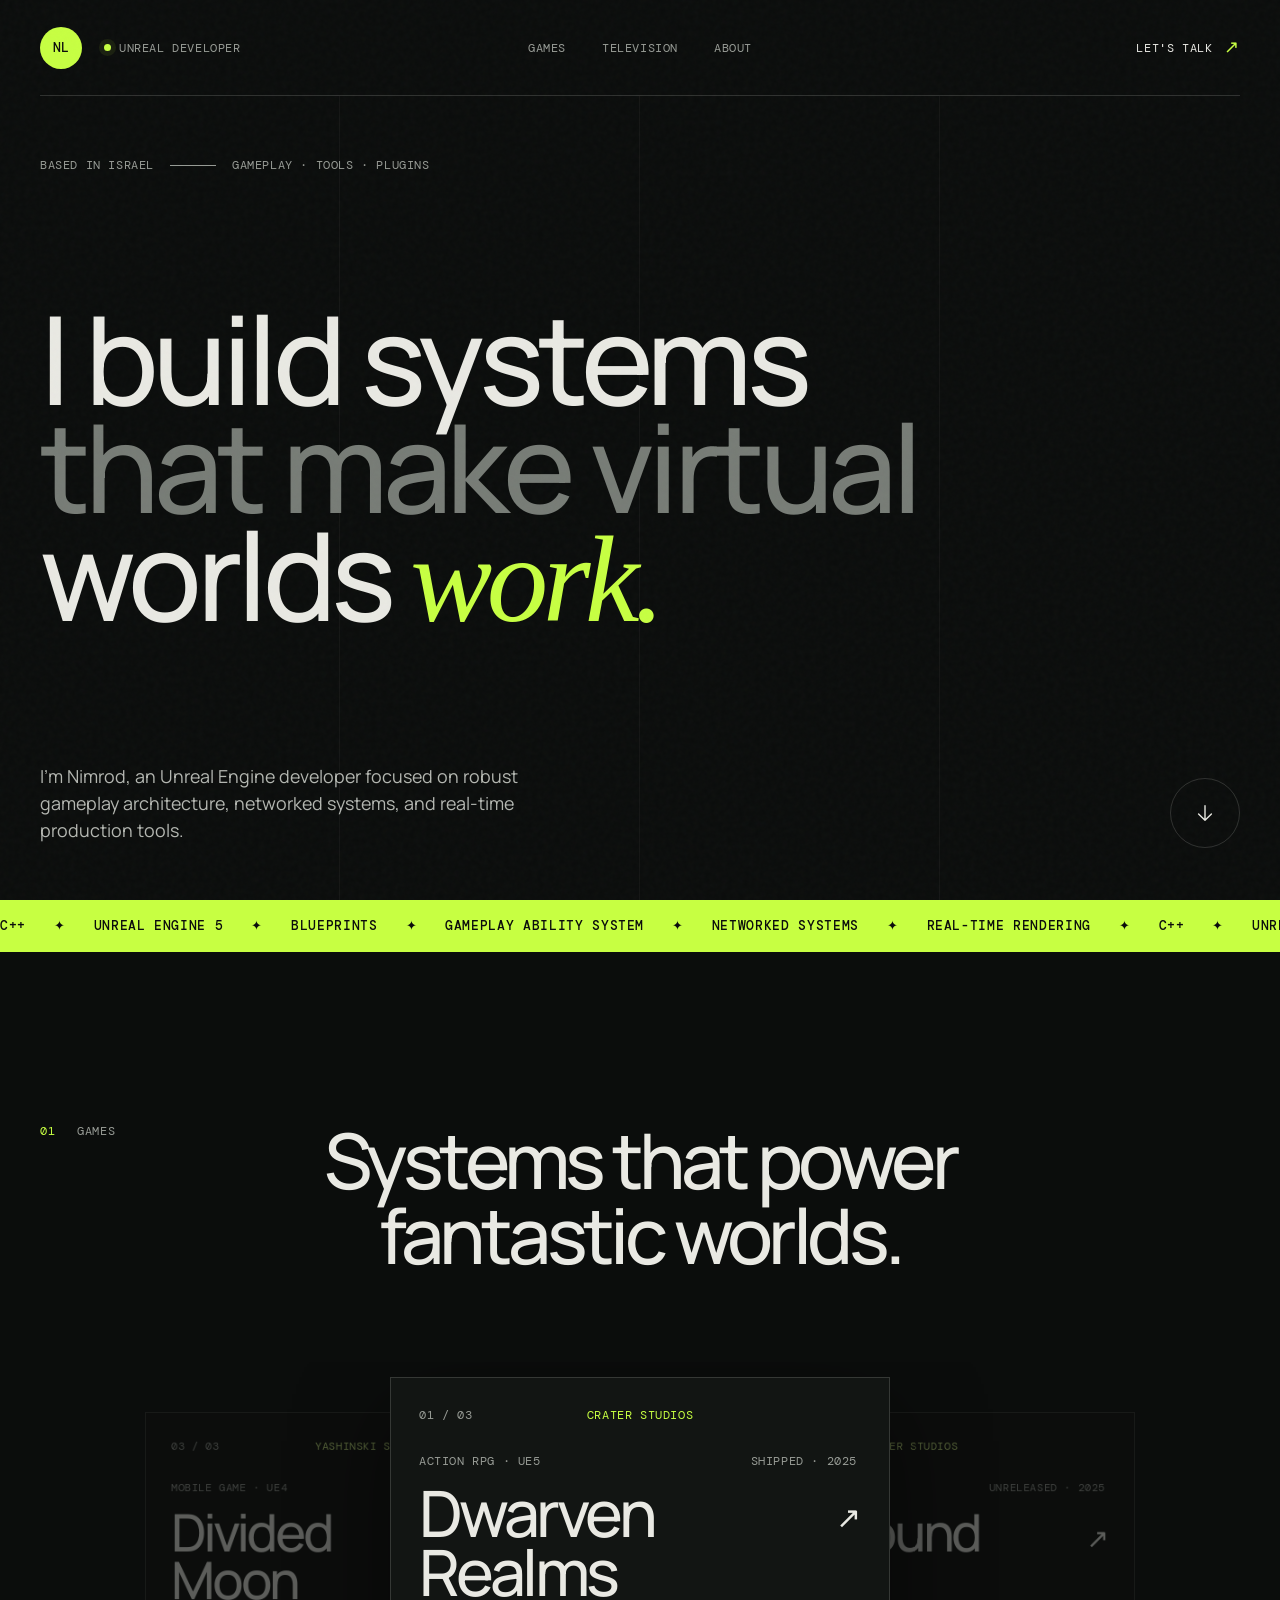
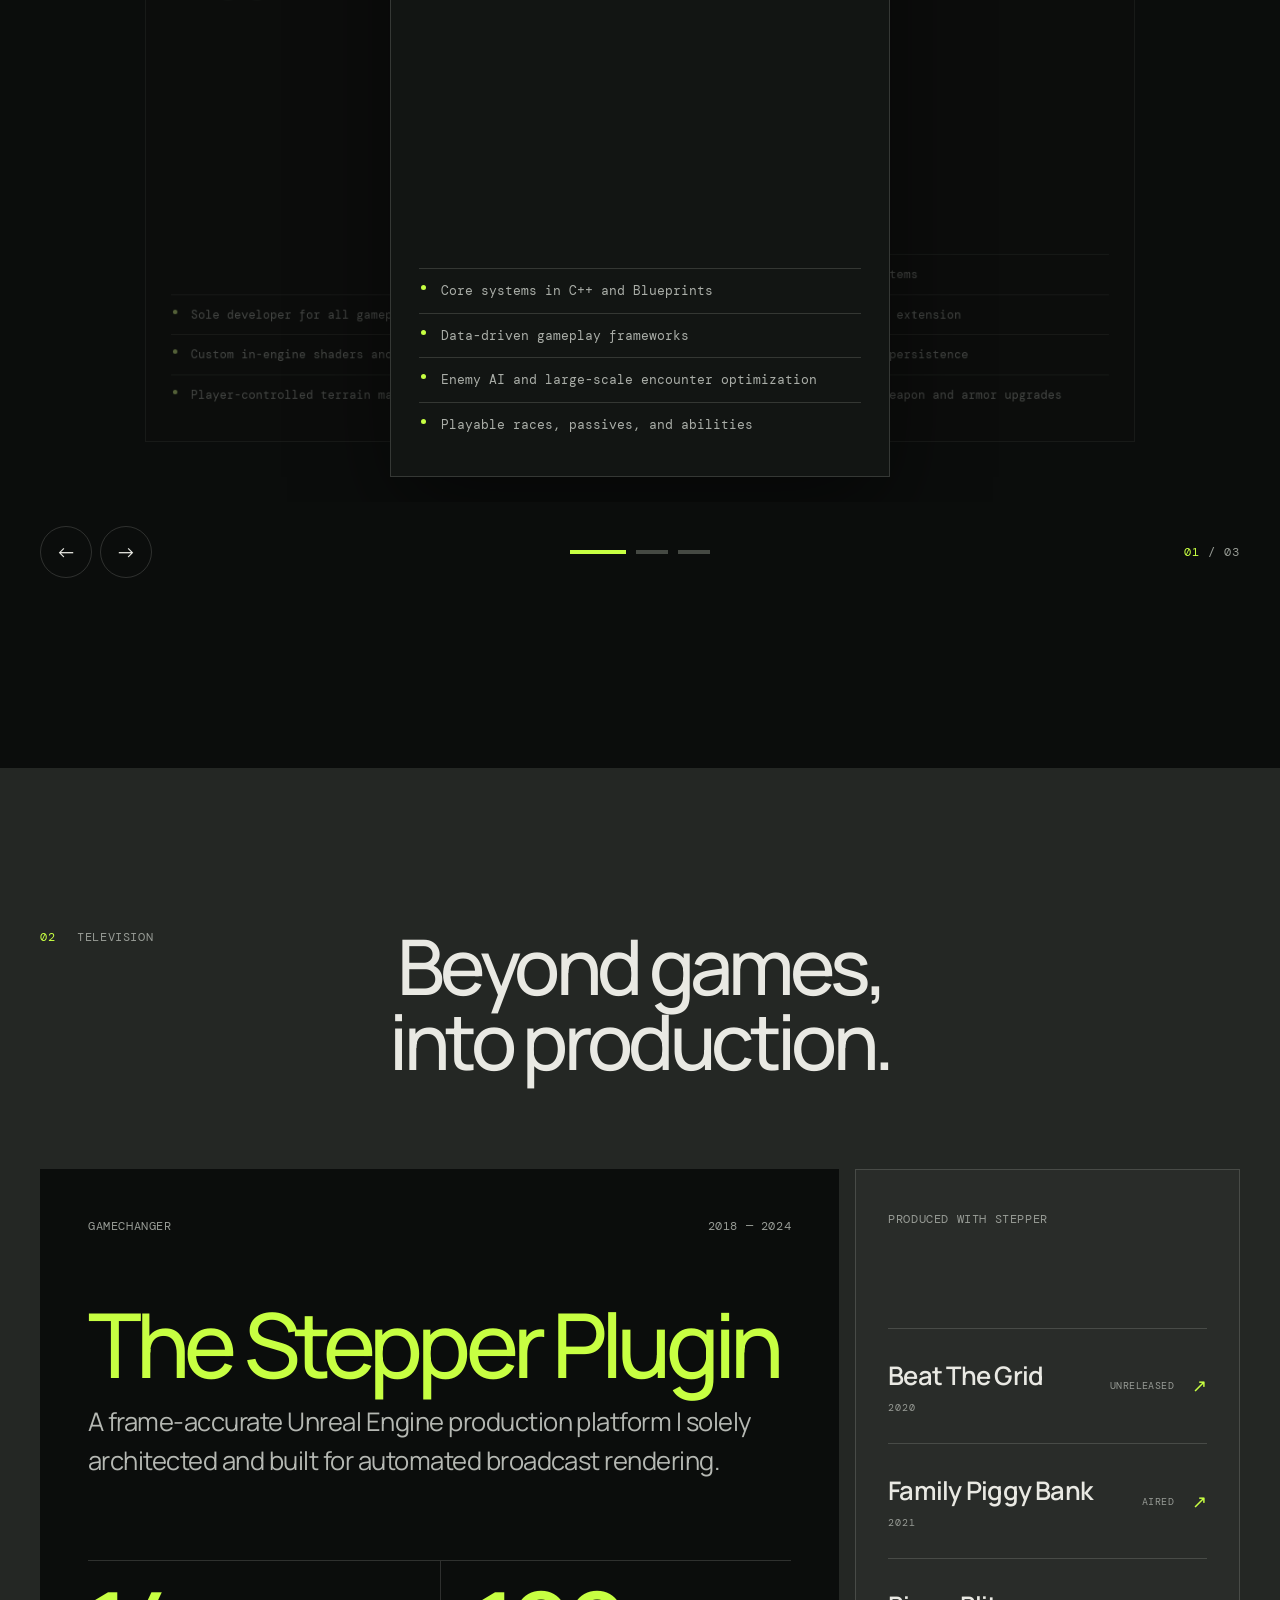
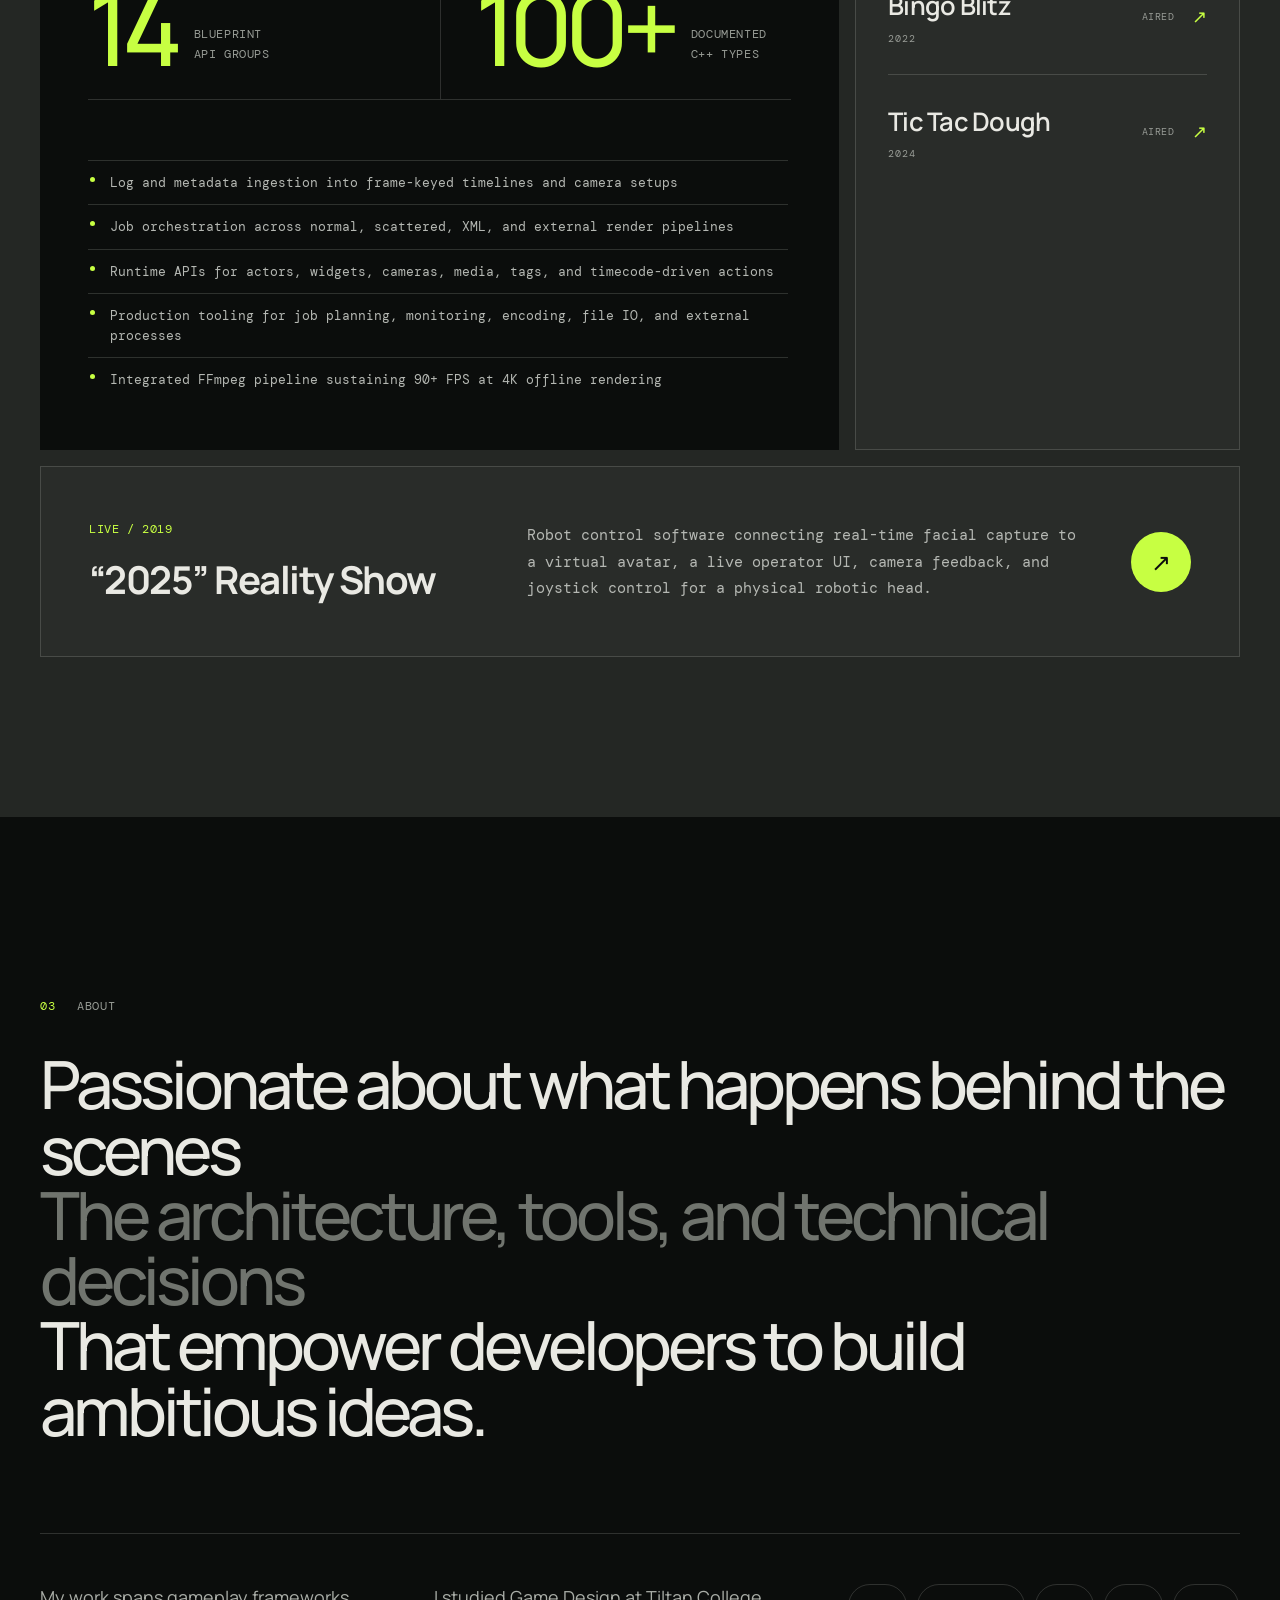
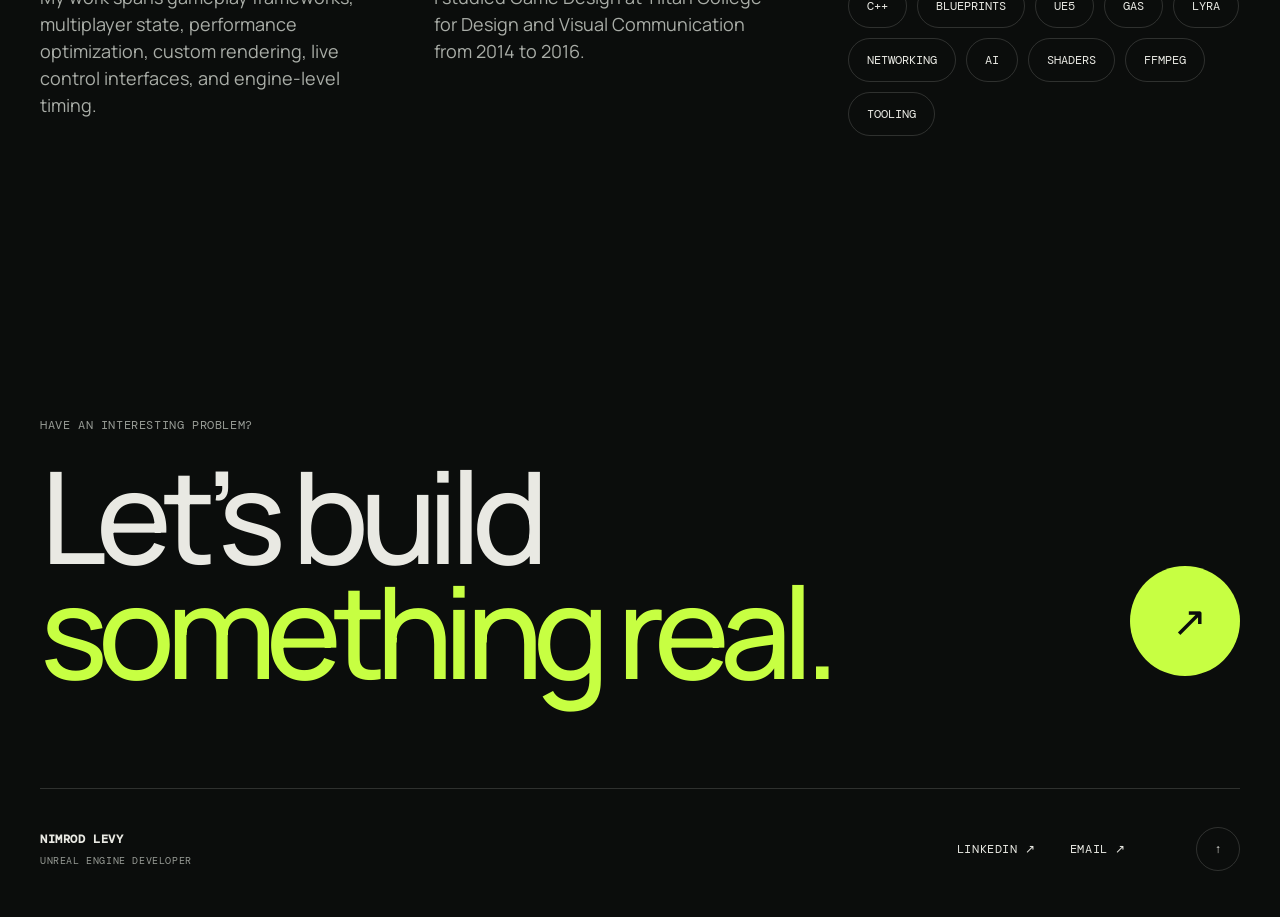
==== index.html @ d04bb38b "Base" ====
<!doctype html>
<html lang="en">
  <head>
    <meta charset="UTF-8" />
    <meta name="viewport" content="width=device-width, initial-scale=1.0" />
    <meta
      name="description"
      content="Nimrod Levy is an Unreal Engine developer building gameplay systems, real-time tools, and frame-accurate rendering technology."
    />
    <meta name="theme-color" content="#0b0d0c" />
    <title>Nimrod Levy | Unreal Engine Developer</title>
    <link rel="stylesheet" href="styles.css?v=20260614-3" />
    <script src="script.js" defer></script>
  </head>
  <body>
    <div class="noise" aria-hidden="true"></div>

    <header class="site-header">
      <a class="brand" href="#top" aria-label="Nimrod Levy, back to top">
        <span class="brand-mark">NL</span>
        <span class="brand-status"><i></i> Unreal developer</span>
      </a>

      <nav class="desktop-nav" aria-label="Main navigation">
        <a href="#work">Games</a>
        <a href="#experience">Television</a>
        <a href="#about">About</a>
      </nav>

      <a class="contact-link" href="mailto:bambi186@gmail.com">
        Let's talk
        <span aria-hidden="true">↗</span>
      </a>
    </header>

    <main id="top">
      <section class="hero section-shell">
        <div class="hero-eyebrow reveal">
          <span>Based in Israel</span>
          <span class="eyebrow-line"></span>
          <span>Gameplay · Tools · Plugins</span>
        </div>

        <div class="hero-heading">
          <h1 class="reveal">
            I build systems
            <span>that make virtual</span>
            worlds <em>work.</em>
          </h1>
        </div>

        <div class="hero-bottom reveal">
          <p>
            I’m Nimrod, an Unreal Engine developer focused on robust gameplay
            architecture, networked systems, and real-time production tools.
          </p>
          <a class="circle-link" href="#work" aria-label="Explore selected work">
            <svg viewBox="0 0 24 24" aria-hidden="true">
              <path d="M12 4v16M5 13l7 7 7-7" />
            </svg>
          </a>
        </div>

        <div class="hero-grid" aria-hidden="true">
          <span></span><span></span><span></span><span></span>
        </div>
      </section>

      <section class="ticker" aria-label="Core technologies">
        <div class="ticker-track">
          <span>C++</span><i>✦</i>
          <span>Unreal Engine 5</span><i>✦</i>
          <span>Blueprints</span><i>✦</i>
          <span>Gameplay Ability System</span><i>✦</i>
          <span>Networked Systems</span><i>✦</i>
          <span>Real-time Rendering</span><i>✦</i>
          <span aria-hidden="true">C++</span><i aria-hidden="true">✦</i>
          <span aria-hidden="true">Unreal Engine 5</span><i aria-hidden="true">✦</i>
          <span aria-hidden="true">Blueprints</span><i aria-hidden="true">✦</i>
          <span aria-hidden="true">Gameplay Ability System</span><i aria-hidden="true">✦</i>
        </div>
      </section>

      <section class="work section-shell" id="work">
        <div class="section-heading reveal">
          <div>
            <span class="section-index">01</span>
            <p>Games</p>
          </div>
          <h2>Systems that power<br />fantastic worlds.</h2>
        </div>

        <div
          class="project-carousel reveal"
          role="region"
          aria-roledescription="carousel"
          aria-label="Selected game development projects"
          tabindex="0"
        >
          <div class="project-viewport">
            <div class="project-list">
          <article class="project-card project-featured" aria-label="Dwarven Realms">
            <a
              class="project-link"
              href="https://store.steampowered.com/app/2015240/Dwarven_Realms/"
              target="_blank"
              rel="noreferrer"
              aria-label="View Dwarven Realms on Steam"
            ></a>
            <div class="project-topline">
              <span class="project-number">01 / 03</span>
              <span class="project-company">Crater Studios</span>
            </div>
            <div class="project-body">
              <div class="project-copy">
                <div class="project-tags">
                  <p class="project-type">Action RPG · UE5</p>
                  <span class="project-state">Shipped · 2025</span>
                </div>
                <h3>Dwarven<br />Realms</h3>
              </div>
              <ul>
                <li>Core systems in C++ and Blueprints</li>
                <li>Data-driven gameplay frameworks</li>
                <li>Enemy AI and large-scale encounter optimization</li>
                <li>Playable races, passives, and abilities</li>
              </ul>
            </div>
            <span class="project-arrow" aria-hidden="true">↗</span>
          </article>

          <article class="project-card" aria-label="Gravebound">
            <a
              class="project-link"
              href="https://store.steampowered.com/app/3613050/Gravebound/"
              target="_blank"
              rel="noreferrer"
              aria-label="View Gravebound on Steam"
            ></a>
            <div class="project-topline">
              <span class="project-number">02 / 03</span>
              <span class="project-company">Crater Studios</span>
            </div>
            <div class="project-body">
              <div class="project-copy">
                <div class="project-tags">
                  <p class="project-type">Extraction shooter · UE5</p>
                  <span class="project-state">Unreleased · 2025</span>
                </div>
                <h3>Gravebound</h3>
              </div>
              <ul>
                <li>Networked gameplay systems</li>
                <li>GAS and Lyra framework extension</li>
                <li>Server-side inventory persistence</li>
                <li>Server-authoritative weapon and armor upgrades</li>
              </ul>
            </div>
            <span class="project-arrow" aria-hidden="true">↗</span>
          </article>

          <article class="project-card" aria-label="Divided Moon">
            <a
              class="project-link"
              href="https://www.dividedmoon.com/"
              target="_blank"
              rel="noreferrer"
              aria-label="Visit the Divided Moon website"
            ></a>
            <div class="project-topline">
              <span class="project-number">03 / 03</span>
              <span class="project-company">Yashinski Studio</span>
            </div>
            <div class="project-body">
              <div class="project-copy">
                <div class="project-tags">
                  <p class="project-type">Mobile game · UE4</p>
                  <span class="project-state">Unreleased · 2019</span>
                </div>
                <h3>Divided<br />Moon</h3>
              </div>
              <ul>
                <li>Sole developer for all gameplay and engine systems</li>
                <li>Custom in-engine shaders and visual effects</li>
                <li>Player-controlled terrain manipulation physics</li>
              </ul>
            </div>
            <span class="project-arrow" aria-hidden="true">↗</span>
          </article>
            </div>
          </div>

          <div class="carousel-controls">
            <div class="carousel-buttons">
              <button
                class="carousel-button carousel-prev"
                type="button"
                aria-label="Previous project"
              >←</button>
              <button
                class="carousel-button carousel-next"
                type="button"
                aria-label="Next project"
              >→</button>
            </div>

            <div class="carousel-dots" aria-label="Choose a project">
              <button
                class="carousel-dot is-active"
                type="button"
                aria-label="Show Dwarven Realms"
                aria-pressed="true"
              ></button>
              <button
                class="carousel-dot"
                type="button"
                aria-label="Show Gravebound"
                aria-pressed="false"
              ></button>
              <button
                class="carousel-dot"
                type="button"
                aria-label="Show Divided Moon"
                aria-pressed="false"
              ></button>
            </div>

            <p class="carousel-status" aria-live="polite">
              <span>01</span> / 03
            </p>
          </div>
        </div>
      </section>

      <section class="experience section-shell" id="experience">
        <div class="section-heading section-heading-light reveal">
          <div>
            <span class="section-index">02</span>
            <p>Television</p>
          </div>
          <h2>Beyond games,<br />into production.</h2>
        </div>

        <div class="experience-grid">
          <article class="experience-main reveal">
            <div class="experience-meta">
              <span>Gamechanger</span>
              <span>2018 — 2024</span>
            </div>
            <h3>The Stepper Plugin</h3>
            <p class="experience-lede">
              A frame-accurate Unreal Engine production platform I solely
              architected and built for automated broadcast rendering.
            </p>
            <div class="api-metrics" aria-label="Documented Stepper API surface">
              <div>
                <strong>14</strong>
                <span>Blueprint<br />API groups</span>
              </div>
              <div>
                <strong>100+</strong>
                <span>documented<br />C++ types</span>
              </div>
            </div>
            <ul class="experience-details">
              <li>
                Log and metadata ingestion into frame-keyed timelines and
                camera setups
              </li>
              <li>
                Job orchestration across normal, scattered, XML, and external
                render pipelines
              </li>
              <li>
                Runtime APIs for actors, widgets, cameras, media, tags, and
                timecode-driven actions
              </li>
              <li>
                Production tooling for job planning, monitoring, encoding,
                file IO, and external processes
              </li>
              <li>
                Integrated FFmpeg pipeline sustaining 90+ FPS at 4K offline
                rendering
              </li>
            </ul>
          </article>

          <aside class="shows-panel reveal">
            <p class="panel-label">Produced with Stepper</p>
            <a
              href="https://www.armozaformats.com/formats/game_shows/beat_the_grid"
              target="_blank"
              rel="noreferrer"
            >
              <span class="show-title">
                <span>Beat The Grid</span>
                <time datetime="2020">2020</time>
              </span>
              <small>Unreleased</small>
              <i>↗</i>
            </a>
            <a
              href="https://www.formatbiz.it/dettNews.aspx?id=9188"
              target="_blank"
              rel="noreferrer"
            >
              <span class="show-title">
                <span>Family Piggy Bank</span>
                <time datetime="2021">2021</time>
              </span>
              <small>Aired</small>
              <i>↗</i>
            </a>
            <a
              href="https://www.linkedin.com/posts/playtika_bingo-blitz-game-show-playtika-activity-7086698917567852544-J4Rb"
              target="_blank"
              rel="noreferrer"
            >
              <span class="show-title">
                <span>Bingo Blitz</span>
                <time datetime="2022">2022</time>
              </span>
              <small>Aired</small>
              <i>↗</i>
            </a>
            <a
              href="https://www.gameshownetwork.com/tic-tac-dough"
              target="_blank"
              rel="noreferrer"
            >
              <span class="show-title">
                <span>Tic Tac Dough</span>
                <time datetime="2024">2024</time>
              </span>
              <small>Aired</small>
              <i>↗</i>
            </a>
          </aside>
        </div>

        <article class="robot-project reveal">
          <div>
            <span class="section-index">LIVE / 2019</span>
            <h3>“2025” Reality Show</h3>
          </div>
          <p>
            Robot control software connecting real-time facial capture to a
            virtual avatar, a live operator UI, camera feedback, and joystick
            control for a physical robotic head.
          </p>
          <a
            href="https://www.keshetinternational.com/catalogue/8953"
            target="_blank"
            rel="noreferrer"
            aria-label="View 2025 on Keshet International"
          >↗</a>
        </article>
      </section>

      <section class="about section-shell" id="about">
        <div class="section-heading about-heading reveal">
          <div>
            <span class="section-index">03</span>
            <p class="about-label">About</p>
          </div>
          <h2>
            <span class="about-line about-line-primary">
              Passionate about what happens behind the scenes
            </span>
            <span class="about-line about-line-muted">
              The architecture, tools, and technical decisions
            </span>
            <span class="about-line about-line-primary">
              That empower developers to build ambitious ideas.
            </span>
          </h2>
        </div>

        <div class="about-support">
          <div class="about-columns reveal">
            <p>
              My work spans gameplay frameworks, multiplayer state,
              performance optimization, custom rendering, live control
              interfaces, and engine-level timing.
            </p>
            <p>
              I studied Game Design at Tiltan College for Design and Visual
              Communication from 2014 to 2016.
            </p>
          </div>
          <div class="skill-cloud reveal" aria-label="Areas of expertise">
            <span>C++</span>
            <span>Blueprints</span>
            <span>UE5</span>
            <span>GAS</span>
            <span>Lyra</span>
            <span>Networking</span>
            <span>AI</span>
            <span>Shaders</span>
            <span>FFmpeg</span>
            <span>Tooling</span>
          </div>
        </div>
      </section>

      <section class="contact section-shell">
        <span class="contact-kicker reveal">Have an interesting problem?</span>
        <a class="contact-cta reveal" href="mailto:bambi186@gmail.com">
          <span>Let’s build</span>
          <span>something real.</span>
          <i aria-hidden="true">↗</i>
        </a>

        <footer>
          <div>
            <strong>Nimrod Levy</strong>
            <span>Unreal Engine Developer</span>
          </div>
          <div class="footer-links">
            <a
              href="https://www.linkedin.com/in/nimrod-levy"
              target="_blank"
              rel="noreferrer"
            >LinkedIn ↗</a>
            <a href="mailto:bambi186@gmail.com">Email ↗</a>
          </div>
          <button class="back-to-top" type="button" aria-label="Back to top">↑</button>
        </footer>
      </section>
    </main>
  </body>
</html>
---- styles.css ----
@import url("https://fonts.googleapis.com/css2?family=DM+Mono:wght@300;400;500&family=Manrope:wght@400;500;600;700&display=swap");

:root {
  --ink: #0b0d0c;
  --ink-soft: #121513;
  --paper: #e9e9e3;
  --muted: #979b95;
  --line: rgba(233, 233, 227, 0.16);
  --acid: #c7ff42;
  --acid-dark: #a4d82d;
  --display: "Manrope", Arial, sans-serif;
  --mono: "DM Mono", "Courier New", monospace;
  --shell: min(1480px, calc(100vw - 80px));
}

* {
  box-sizing: border-box;
}

html {
  scroll-behavior: smooth;
  background: var(--ink);
}

body {
  margin: 0;
  color: var(--paper);
  background: var(--ink);
  font-family: var(--display);
  font-size: 16px;
  line-height: 1.5;
  overflow-x: hidden;
}

body.menu-open {
  overflow: hidden;
}

::selection {
  color: var(--ink);
  background: var(--acid);
}

a {
  color: inherit;
  text-decoration: none;
}

button {
  color: inherit;
  font: inherit;
}

.noise {
  position: fixed;
  inset: 0;
  z-index: 20;
  pointer-events: none;
  opacity: 0.035;
  background-image: url("data:image/svg+xml,%3Csvg viewBox='0 0 180 180' xmlns='http://www.w3.org/2000/svg'%3E%3Cfilter id='n'%3E%3CfeTurbulence type='fractalNoise' baseFrequency='.9' numOctaves='4' stitchTiles='stitch'/%3E%3C/filter%3E%3Crect width='100%25' height='100%25' filter='url(%23n)' opacity='.8'/%3E%3C/svg%3E");
}

.section-shell {
  width: var(--shell);
  margin-inline: auto;
}

.site-header {
  position: absolute;
  top: 0;
  left: 50%;
  z-index: 10;
  display: grid;
  grid-template-columns: 1fr auto 1fr;
  align-items: center;
  width: var(--shell);
  height: 96px;
  transform: translateX(-50%);
  border-bottom: 1px solid var(--line);
}

.brand {
  display: flex;
  align-items: center;
  gap: 22px;
  width: fit-content;
}

.brand-mark {
  display: grid;
  place-items: center;
  width: 42px;
  height: 42px;
  color: var(--ink);
  background: var(--acid);
  border-radius: 50%;
  font-family: var(--mono);
  font-size: 13px;
  font-weight: 500;
}

.brand-status,
.desktop-nav,
.contact-link,
.hero-eyebrow,
.section-index,
.project-topline,
.project-type,
.experience-meta,
.panel-label,
.contact-kicker,
footer,
.availability {
  font-family: var(--mono);
  font-size: 12px;
  letter-spacing: 0.05em;
  text-transform: uppercase;
}

.brand-status {
  display: flex;
  align-items: center;
  gap: 8px;
  color: var(--muted);
}

.brand-status i,
.availability i {
  display: block;
  width: 7px;
  height: 7px;
  background: var(--acid);
  border-radius: 50%;
  box-shadow: 0 0 0 5px rgba(199, 255, 66, 0.08);
}

.desktop-nav {
  display: flex;
  gap: 36px;
  color: var(--muted);
}

.desktop-nav a,
.footer-links a {
  transition: color 180ms ease;
}

.desktop-nav a:hover,
.footer-links a:hover {
  color: var(--acid);
}

.contact-link {
  display: flex;
  justify-self: end;
  align-items: center;
  gap: 12px;
}

.contact-link span {
  color: var(--acid);
  font-size: 18px;
}

.hero {
  position: relative;
  display: flex;
  min-height: 100svh;
  flex-direction: column;
  justify-content: space-between;
  padding-top: 156px;
  padding-bottom: 52px;
}

.hero-eyebrow {
  display: flex;
  align-items: center;
  gap: 16px;
  color: var(--muted);
}

.eyebrow-line {
  width: 46px;
  height: 1px;
  background: var(--muted);
}

.hero-heading {
  position: relative;
  z-index: 2;
}

.hero h1 {
  max-width: 1280px;
  margin: 0;
  font-size: clamp(64px, 9.6vw, 154px);
  font-weight: 500;
  font-kerning: normal;
  letter-spacing: -0.045em;
  line-height: 0.88;
}

.hero h1 span {
  display: block;
  color: #777c76;
}

.hero h1 em {
  color: var(--acid);
  font-family: Georgia, serif;
  font-weight: 400;
}

.hero-bottom {
  display: flex;
  align-items: end;
  justify-content: space-between;
}

.hero-bottom p {
  max-width: 510px;
  margin: 0 0 4px;
  color: #b4b7b1;
  font-size: clamp(17px, 1.4vw, 21px);
}

.circle-link {
  display: grid;
  place-items: center;
  width: 70px;
  height: 70px;
  border: 1px solid var(--line);
  border-radius: 50%;
  transition:
    color 200ms ease,
    background 200ms ease,
    transform 200ms ease;
}

.circle-link:hover {
  color: var(--ink);
  background: var(--acid);
  transform: translateY(5px);
}

.circle-link svg {
  width: 22px;
  fill: none;
  stroke: currentColor;
  stroke-linecap: round;
  stroke-linejoin: round;
  stroke-width: 1.5;
}

.hero-grid {
  position: absolute;
  inset: 96px 0 0;
  z-index: 0;
  display: grid;
  grid-template-columns: repeat(4, 1fr);
  pointer-events: none;
}

.hero-grid span:not(:last-child) {
  border-right: 1px solid rgba(233, 233, 227, 0.045);
}

.ticker {
  width: 100%;
  overflow: hidden;
  color: var(--ink);
  background: var(--acid);
  border-block: 1px solid var(--acid);
}

.ticker-track {
  display: flex;
  width: max-content;
  align-items: center;
  gap: 28px;
  padding: 15px 0;
  animation: ticker 28s linear infinite;
  font-family: var(--mono);
  font-size: 13px;
  font-weight: 500;
  letter-spacing: 0.05em;
  text-transform: uppercase;
}

.ticker-track i {
  font-style: normal;
}

@keyframes ticker {
  to {
    transform: translateX(-50%);
  }
}

.work {
  padding-top: 170px;
  padding-bottom: 190px;
}

.section-heading {
  position: relative;
  display: block;
  margin-bottom: 90px;
}

.section-heading > div {
  position: absolute;
  top: 0;
  left: 0;
  display: flex;
  align-items: center;
  gap: 22px;
}

.section-heading p {
  margin: 0;
  color: var(--muted);
  font-family: var(--mono);
  font-size: 12px;
  letter-spacing: 0.05em;
  text-transform: uppercase;
}

.section-index {
  color: var(--acid);
}

.section-heading h2 {
  width: fit-content;
  max-width: 100%;
  margin: 0;
  margin-inline: auto;
  text-align: center;
  font-size: clamp(48px, 6vw, 92px);
  font-weight: 500;
  letter-spacing: -0.06em;
  line-height: 0.98;
}

.project-carousel {
  outline: none;
}

.project-carousel:focus-visible {
  outline: 1px solid var(--acid);
  outline-offset: 8px;
}

.project-viewport {
  position: relative;
  overflow: hidden;
  touch-action: pan-y;
  cursor: grab;
}

.project-viewport.is-dragging {
  cursor: grabbing;
}

.project-list {
  --drag-offset: 0px;
  position: relative;
  min-height: 740px;
}

.project-list.is-dragging .project-card {
  transition: none;
}

.project-card {
  position: absolute;
  top: 15px;
  left: 50%;
  width: min(42%, 500px);
  min-height: 700px;
  padding: 28px;
  overflow: hidden;
  background: var(--ink-soft);
  border: 1px solid var(--line);
  opacity: 0;
  pointer-events: none;
  transform: translateX(-50%) scale(0.82);
  transition:
    opacity 420ms ease,
    filter 600ms cubic-bezier(0.22, 1, 0.36, 1),
    transform 600ms cubic-bezier(0.22, 1, 0.36, 1);
  will-change: transform;
}

.project-card:hover {
  border-color: rgba(199, 255, 66, 0.7);
}

.project-card.is-active {
  z-index: 3;
  opacity: 1;
  pointer-events: auto;
  transform: translateX(calc(-50% + var(--drag-offset))) scale(1);
  box-shadow: 0 32px 90px rgba(0, 0, 0, 0.48);
}

.project-card.is-prev,
.project-card.is-next {
  z-index: 1;
  opacity: 0.52;
  pointer-events: auto;
  cursor: pointer;
  filter: saturate(0.55) brightness(0.72);
}

.project-card.is-prev:hover,
.project-card.is-next:hover {
  opacity: 0.72;
  border-color: rgba(199, 255, 66, 0.45);
}

.project-card.is-prev {
  transform: translateX(calc(-104% + var(--drag-offset))) scale(0.9);
}

.project-card.is-next {
  transform: translateX(calc(4% + var(--drag-offset))) scale(0.9);
}

.project-featured {
  min-height: 700px;
  color: var(--paper);
  background: var(--ink-soft);
  border-color: var(--line);
}

.project-link {
  position: absolute;
  inset: 0;
  z-index: 4;
}

.project-topline {
  position: relative;
  z-index: 2;
  display: grid;
  grid-template-columns: 1fr auto 1fr;
  align-items: center;
  color: var(--muted);
}

.project-featured .project-topline {
  color: var(--muted);
}

.project-company {
  justify-self: center;
  color: var(--acid);
}

.project-body {
  position: absolute;
  inset: 74px 28px 30px;
  z-index: 2;
  display: flex;
  flex-direction: column;
  justify-content: space-between;
  gap: 48px;
}

.project-tags {
  display: flex;
  align-items: center;
  justify-content: space-between;
  gap: 20px;
  margin-bottom: 14px;
  padding-right: 4px;
}

.project-type {
  margin: 0;
  color: var(--muted);
}

.project-state {
  flex: none;
  color: var(--muted);
  font-family: var(--mono);
  font-size: 12px;
  letter-spacing: 0.05em;
  text-transform: uppercase;
}

.project-featured .project-type {
  color: var(--muted);
}

.project-card h3 {
  margin: 0;
  font-size: clamp(48px, 5vw, 76px);
  font-weight: 500;
  letter-spacing: -0.055em;
  line-height: 0.92;
}

.project-card:not(.project-featured) h3 {
  font-size: clamp(44px, 4.5vw, 68px);
}

.project-card ul,
.experience-details {
  margin: 0;
  padding: 0;
  list-style: none;
}

.project-card li,
.experience-details li {
  position: relative;
  padding: 12px 0 12px 22px;
  border-top: 1px solid currentColor;
  border-color: rgba(151, 155, 149, 0.25);
  color: #aaaea8;
  font-family: var(--mono);
  font-size: 13px;
}

.project-featured li {
  color: #aaaea8;
  border-color: rgba(151, 155, 149, 0.25);
}

.project-card li::before,
.experience-details li::before {
  position: absolute;
  top: 16px;
  left: 2px;
  width: 5px;
  height: 5px;
  background: var(--acid);
  border-radius: 50%;
  content: "";
}

.project-featured li::before {
  background: var(--acid);
}

.project-arrow {
  position: absolute;
  top: 116px;
  right: 28px;
  z-index: 2;
  font-size: 30px;
  transition: transform 200ms ease;
}

.project-card:hover .project-arrow {
  transform: translate(4px, -4px);
}

.carousel-controls {
  display: grid;
  grid-template-columns: 1fr auto 1fr;
  align-items: center;
  gap: 30px;
  padding-top: 24px;
}

.carousel-buttons {
  display: flex;
  gap: 8px;
}

.carousel-button {
  display: grid;
  place-items: center;
  width: 52px;
  height: 52px;
  padding: 0;
  cursor: pointer;
  background: transparent;
  border: 1px solid var(--line);
  border-radius: 50%;
  font-size: 20px;
  transition:
    color 180ms ease,
    background 180ms ease,
    border-color 180ms ease;
}

.carousel-button:hover,
.carousel-button:focus-visible {
  color: var(--ink);
  background: var(--acid);
  border-color: var(--acid);
  outline: none;
}

.carousel-dots {
  display: flex;
  align-items: center;
  gap: 10px;
}

.carousel-dot {
  width: 32px;
  height: 4px;
  padding: 0;
  cursor: pointer;
  background: #454943;
  border: 0;
  transition:
    width 250ms ease,
    background 250ms ease;
}

.carousel-dot:hover,
.carousel-dot:focus-visible,
.carousel-dot.is-active {
  background: var(--acid);
  outline: none;
}

.carousel-dot.is-active {
  width: 56px;
}

.carousel-status {
  justify-self: end;
  margin: 0;
  color: var(--muted);
  font-family: var(--mono);
  font-size: 12px;
  letter-spacing: 0.08em;
}

.carousel-status span {
  color: var(--acid);
}

.experience {
  width: 100%;
  max-width: none;
  padding: 160px max(40px, calc((100vw - 1480px) / 2));
  color: var(--paper);
  background: #242724;
}

.section-heading-light .section-index {
  color: var(--acid);
}

.section-heading-light p {
  color: var(--muted);
}

.experience-grid {
  display: grid;
  grid-template-columns: 1.35fr 0.65fr;
  gap: 16px;
}

.experience-main {
  padding: 48px;
  color: var(--paper);
  background: var(--ink);
}

.experience-meta {
  display: flex;
  justify-content: space-between;
  color: var(--muted);
}

.experience-main h3 {
  margin: 70px 0 20px;
  color: var(--acid);
  font-size: clamp(64px, 7vw, 112px);
  font-weight: 500;
  letter-spacing: -0.065em;
  line-height: 0.88;
}

.experience-lede {
  max-width: 670px;
  margin: 0;
  color: #b5b8b3;
  font-size: clamp(20px, 2vw, 30px);
  letter-spacing: -0.02em;
}

.api-metrics {
  display: grid;
  grid-template-columns: repeat(2, minmax(0, 1fr));
  max-width: 720px;
  margin: 80px 0 60px;
  border-block: 1px solid var(--line);
}

.api-metrics > div {
  display: flex;
  align-items: end;
  gap: 18px;
  padding: 30px 0 34px;
}

.api-metrics > div + div {
  padding-left: 34px;
  border-left: 1px solid var(--line);
}

.api-metrics strong {
  color: var(--acid);
  font-size: clamp(72px, 8vw, 118px);
  font-weight: 500;
  letter-spacing: -0.075em;
  line-height: 0.72;
}

.api-metrics span {
  color: var(--muted);
  font-family: var(--mono);
  font-size: 12px;
  letter-spacing: 0.05em;
  line-height: 1.7;
  text-transform: uppercase;
}

.experience-details {
  max-width: 700px;
}

.experience-details li {
  color: #b5b8b3;
}

.shows-panel {
  padding: 40px 32px;
  background: #292c29;
  border: 1px solid var(--line);
}

.panel-label {
  margin: 0 0 100px;
  color: var(--muted);
}

.shows-panel a {
  display: grid;
  grid-template-columns: 1fr auto auto;
  align-items: center;
  gap: 18px;
  padding: 28px 0;
  border-top: 1px solid var(--line);
  transition: padding 180ms ease;
}

.shows-panel a:hover {
  padding-left: 8px;
}

.shows-panel .show-title > span {
  font-size: clamp(20px, 2vw, 30px);
  font-weight: 600;
  letter-spacing: -0.03em;
}

.show-title {
  display: flex;
  flex-direction: column;
  align-items: flex-start;
  gap: 5px;
}

.show-title time {
  color: var(--muted);
  font-family: var(--mono);
  font-size: 10px;
  font-weight: 400;
  letter-spacing: 0.08em;
}

.shows-panel small {
  color: var(--muted);
  font-family: var(--mono);
  font-size: 10px;
  letter-spacing: 0.04em;
  text-transform: uppercase;
}

.shows-panel i {
  color: var(--acid);
  font-size: 18px;
  font-style: normal;
}

.robot-project {
  display: grid;
  grid-template-columns: 0.7fr 1fr auto;
  align-items: center;
  gap: 50px;
  margin-top: 16px;
  padding: 48px;
  background: #292c29;
  border: 1px solid var(--line);
}

.robot-project h3 {
  margin: 12px 0 0;
  font-size: clamp(28px, 3vw, 46px);
  letter-spacing: -0.04em;
}

.robot-project p {
  margin: 0;
  color: #b5b8b3;
  font-family: var(--mono);
  font-size: 15px;
  line-height: 1.75;
}

.robot-project > a {
  display: grid;
  place-items: center;
  width: 60px;
  height: 60px;
  color: var(--ink);
  background: var(--acid);
  border-radius: 50%;
  font-size: 24px;
}

.about {
  padding-top: 180px;
  padding-bottom: 200px;
}

.about-label {
  margin: 0;
  color: var(--muted);
  font-family: var(--mono);
  font-size: 12px;
  letter-spacing: 0.05em;
  text-transform: uppercase;
}

.about-heading {
  padding-top: 54px;
}

.about-heading h2 {
  width: 100%;
  font-size: clamp(40px, 5.2vw, 78px);
  text-align: left;
}

.about-heading .about-line {
  display: block;
  color: var(--paper);
}

.about-heading .about-line-muted {
  color: #70746e;
}

.about-support {
  display: grid;
  grid-template-columns: 1.3fr 0.7fr;
  gap: 80px;
  padding-top: 50px;
  border-top: 1px solid var(--line);
}

.about-columns {
  display: grid;
  grid-template-columns: 1fr 1fr;
  gap: 60px;
  margin: 0;
}

.about-columns p {
  margin: 0;
  color: #a9ada7;
  font-size: 18px;
}

.skill-cloud {
  display: flex;
  flex-wrap: wrap;
  align-content: flex-start;
  gap: 10px;
}

.skill-cloud span {
  padding: 12px 18px;
  border: 1px solid var(--line);
  border-radius: 100px;
  font-family: var(--mono);
  font-size: 12px;
  text-transform: uppercase;
  transition:
    color 180ms ease,
    border-color 180ms ease;
}

.skill-cloud span:hover {
  color: var(--acid);
  border-color: var(--acid);
}

.contact {
  padding-top: 80px;
}

.contact-kicker {
  display: block;
  margin-bottom: 24px;
  color: var(--muted);
}

.contact-cta {
  position: relative;
  display: block;
  padding-bottom: 100px;
  border-bottom: 1px solid var(--line);
  font-size: clamp(64px, 10vw, 150px);
  font-weight: 500;
  letter-spacing: -0.075em;
  line-height: 0.9;
}

.contact-cta span {
  display: block;
}

.contact-cta span:nth-child(2) {
  color: var(--acid);
}

.contact-cta i {
  position: absolute;
  right: 0;
  bottom: 112px;
  display: grid;
  place-items: center;
  width: 110px;
  height: 110px;
  color: var(--ink);
  background: var(--acid);
  border-radius: 50%;
  font-size: 42px;
  font-style: normal;
  transition: transform 250ms ease;
}

.contact-cta:hover i {
  transform: rotate(45deg);
}

footer {
  display: grid;
  grid-template-columns: 1fr auto auto;
  align-items: center;
  gap: 70px;
  padding: 38px 0 46px;
}

footer > div:first-child {
  display: flex;
  flex-direction: column;
  gap: 5px;
}

footer > div:first-child span {
  color: var(--muted);
  font-size: 10px;
}

.footer-links {
  display: flex;
  gap: 34px;
}

.back-to-top {
  width: 44px;
  height: 44px;
  cursor: pointer;
  background: transparent;
  border: 1px solid var(--line);
  border-radius: 50%;
}

.reveal {
  opacity: 0;
  transform: translateY(28px);
  transition:
    opacity 750ms cubic-bezier(0.22, 1, 0.36, 1),
    transform 750ms cubic-bezier(0.22, 1, 0.36, 1);
}

.reveal.visible {
  opacity: 1;
  transform: translateY(0);
}

@media (max-width: 980px) {
  :root {
    --shell: calc(100vw - 40px);
  }

  .site-header {
    grid-template-columns: 1fr auto;
  }

  .desktop-nav,
  .brand-status {
    display: none;
  }

  .hero {
    min-height: 850px;
    padding-top: 150px;
  }

  .section-heading {
    grid-template-columns: 1fr;
    gap: 40px;
  }

  .section-heading {
    display: grid;
  }

  .section-heading > div {
    position: static;
  }

  .project-body {
    grid-template-columns: 1fr;
    gap: 36px;
  }

  .project-card,
  .project-featured,
  .project-card:not(.project-featured) {
    width: min(58%, 500px);
    min-height: 720px;
  }

  .project-list {
    min-height: 750px;
  }

  .project-card.is-prev {
    transform: translateX(calc(-100% + var(--drag-offset))) scale(0.9);
  }

  .project-card.is-next {
    transform: translateX(calc(0% + var(--drag-offset))) scale(0.9);
  }

  .carousel-controls {
    grid-template-columns: 1fr auto;
  }

  .carousel-dots {
    grid-column: 1 / -1;
    grid-row: 2;
    justify-content: center;
  }

  .experience {
    padding-inline: 20px;
  }

  .experience-grid {
    grid-template-columns: 1fr;
  }

  .robot-project {
    grid-template-columns: 1fr auto;
  }

  .robot-project p {
    grid-column: 1 / -1;
    grid-row: 2;
  }

  .about-heading h2 {
    width: 100%;
  }

  .about-heading {
    padding-top: 0;
  }

  .about-support {
    grid-template-columns: 1fr;
    gap: 50px;
  }
}

@media (max-width: 680px) {
  :root {
    --shell: calc(100vw - 30px);
  }

  .site-header {
    height: 76px;
  }

  .hero {
    min-height: 760px;
    padding-top: 130px;
    padding-bottom: 32px;
  }

  .hero h1 {
    font-size: clamp(54px, 17vw, 88px);
  }

  .hero-bottom {
    align-items: flex-end;
  }

  .hero-bottom p {
    max-width: calc(100% - 74px);
    font-size: 15px;
  }

  .circle-link {
    width: 54px;
    height: 54px;
  }

  .hero-grid {
    inset: 76px 0 0;
  }

  .work,
  .about {
    padding-top: 110px;
    padding-bottom: 120px;
  }

  .section-heading {
    margin-bottom: 52px;
  }

  .section-heading h2 {
    font-size: 48px;
  }

  .section-heading > div {
    justify-content: space-between;
  }

  .project-list {
    display: flex;
  }

  .project-card,
  .project-featured,
  .project-card:not(.project-featured) {
    width: calc(100% - 72px);
    min-height: 650px;
    padding: 22px;
  }

  .project-list {
    min-height: 680px;
  }

  .project-card.is-prev {
    transform: translateX(calc(-98% + var(--drag-offset))) scale(0.92);
  }

  .project-card.is-next {
    transform: translateX(calc(-2% + var(--drag-offset))) scale(0.92);
  }

  .project-body {
    inset: 74px 22px 26px;
  }

  .project-card h3,
  .project-card:not(.project-featured) h3 {
    font-size: 44px;
  }

  .project-arrow {
    top: 54px;
    right: 20px;
  }

  .carousel-controls {
    gap: 18px;
    padding-top: 18px;
  }

  .carousel-button {
    width: 46px;
    height: 46px;
  }

  .experience {
    padding-top: 105px;
    padding-bottom: 105px;
  }

  .experience-main {
    padding: 28px 22px;
  }

  .experience-main h3 {
    margin-top: 64px;
    font-size: 68px;
  }

  .api-metrics {
    margin: 64px 0 50px;
  }

  .api-metrics > div {
    gap: 10px;
    padding: 24px 0 28px;
  }

  .api-metrics > div + div {
    padding-left: 18px;
  }

  .api-metrics strong {
    font-size: 58px;
  }

  .api-metrics span {
    font-size: 9px;
  }

  .shows-panel {
    padding: 30px 22px;
  }

  .panel-label {
    margin-bottom: 64px;
  }

  .shows-panel a {
    grid-template-columns: 1fr auto;
  }

  .shows-panel small {
    display: none;
  }

  .robot-project {
    gap: 24px;
    padding: 30px 22px;
  }

  .about-heading h2 {
    font-size: 40px;
  }

  .about-columns {
    grid-template-columns: 1fr;
    gap: 26px;
    margin: 0;
  }

  .contact-cta {
    padding-bottom: 140px;
    font-size: 58px;
  }

  .contact-cta i {
    right: auto;
    bottom: 34px;
    width: 72px;
    height: 72px;
    font-size: 28px;
  }

  footer {
    grid-template-columns: 1fr auto;
    gap: 26px;
  }

  .footer-links {
    grid-column: 1 / -1;
    grid-row: 2;
    flex-wrap: wrap;
    gap: 18px;
  }

  .back-to-top {
    grid-column: 2;
    grid-row: 1;
  }
}

@media (prefers-reduced-motion: reduce) {
  *,
  *::before,
  *::after {
    scroll-behavior: auto !important;
    animation-duration: 0.01ms !important;
    animation-iteration-count: 1 !important;
    transition-duration: 0.01ms !important;
  }

  .reveal {
    opacity: 1;
    transform: none;
  }
}
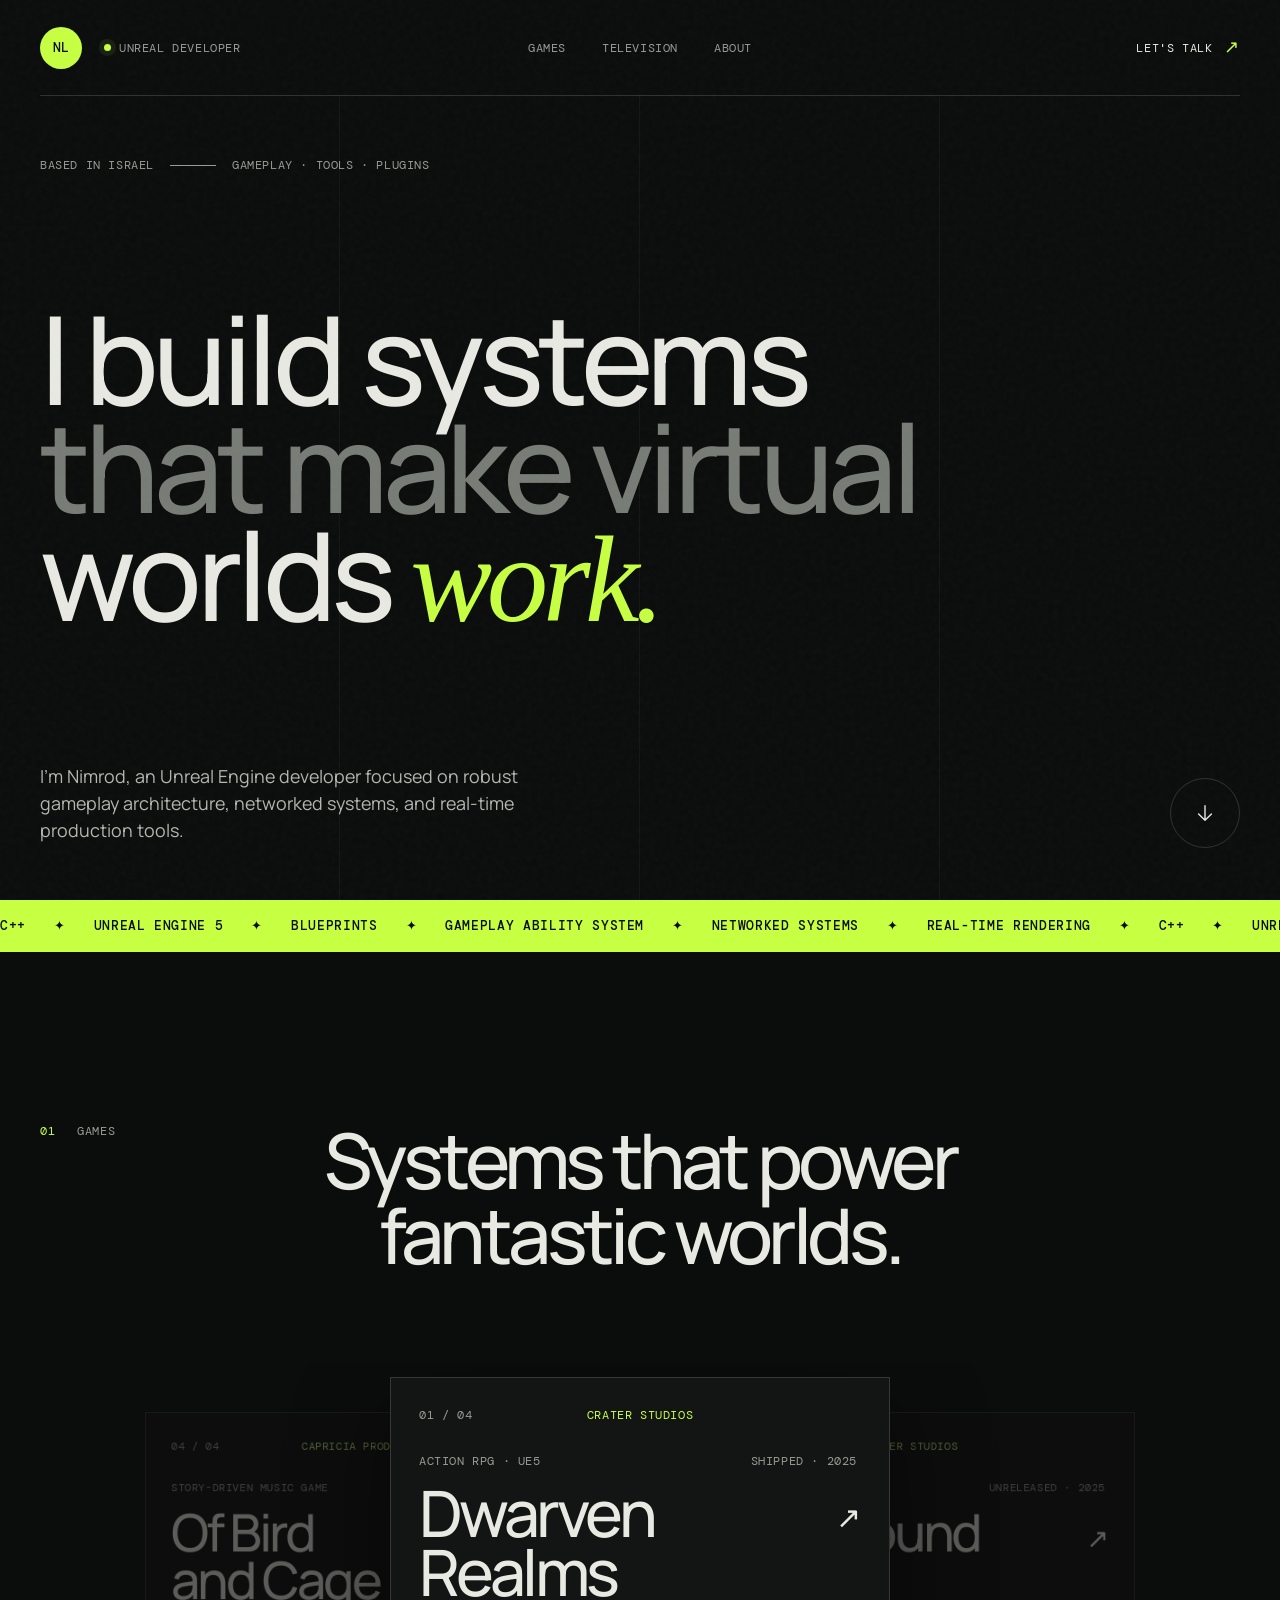
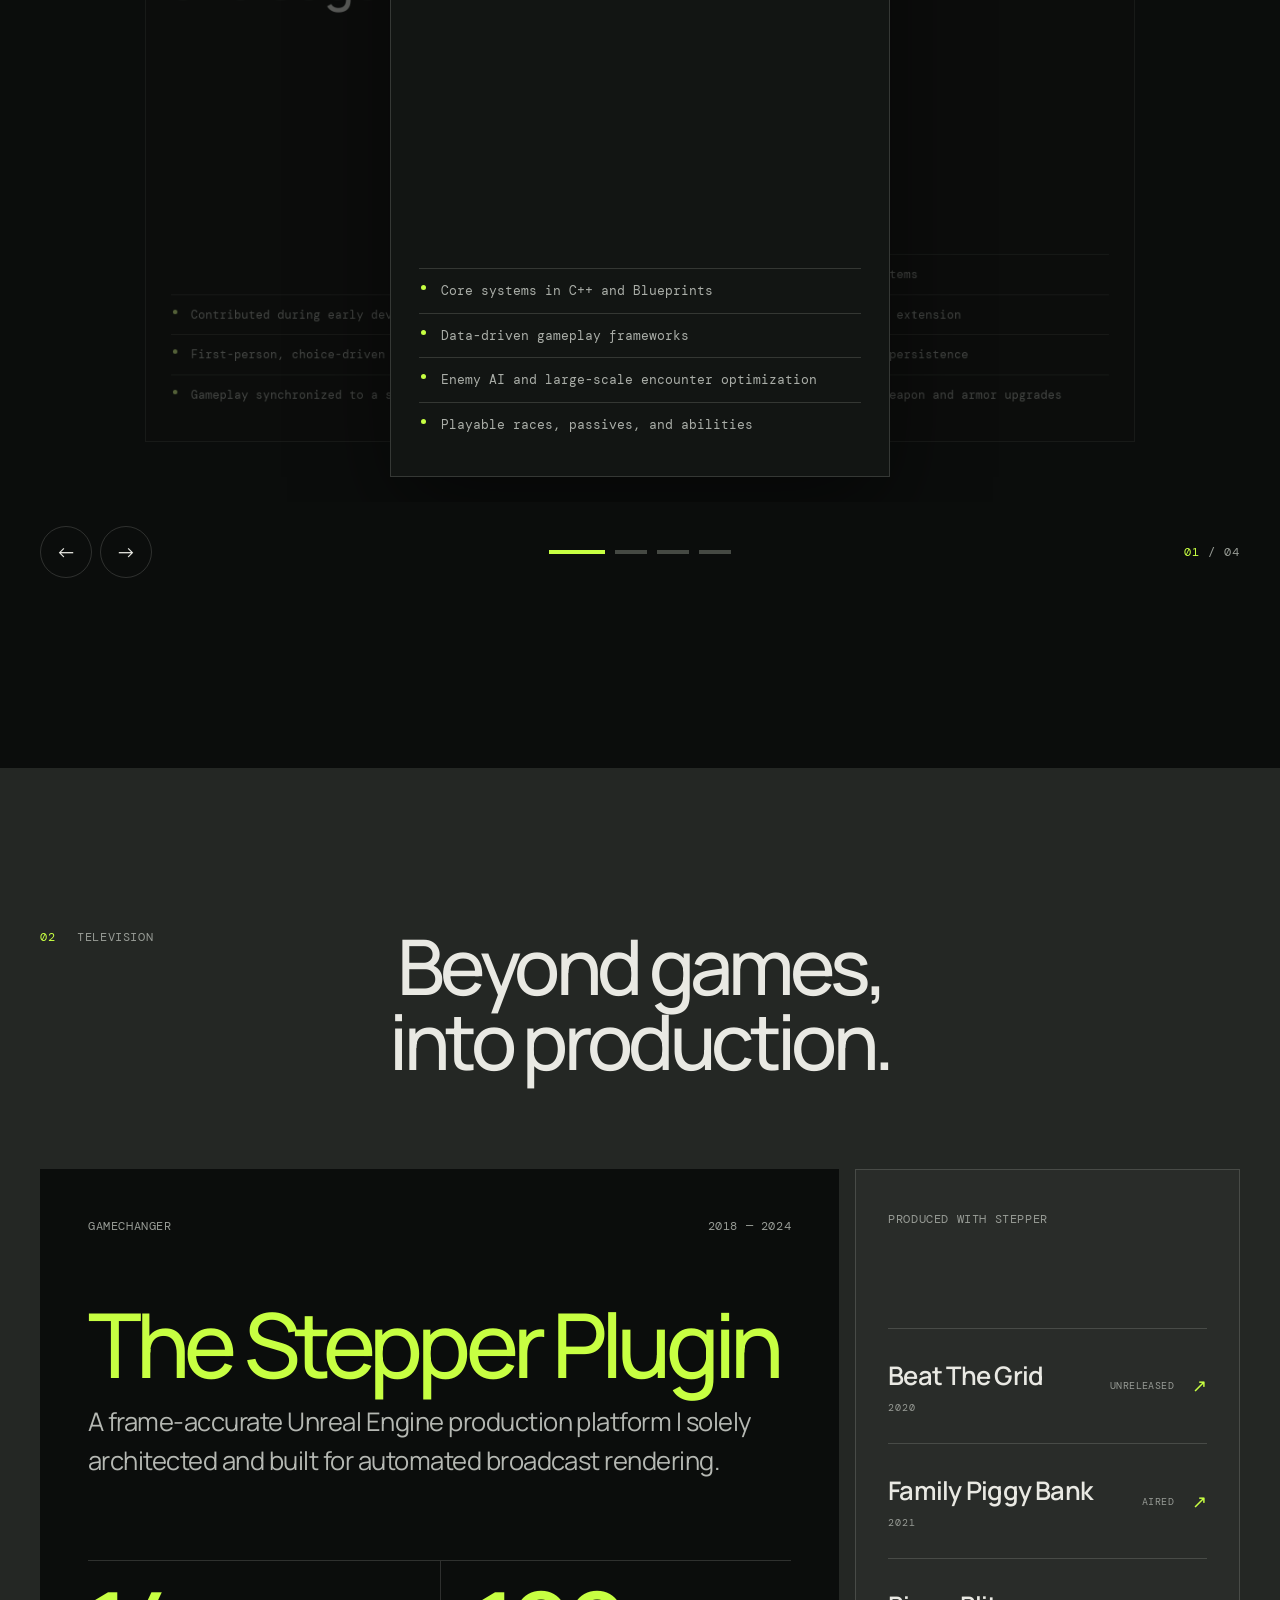
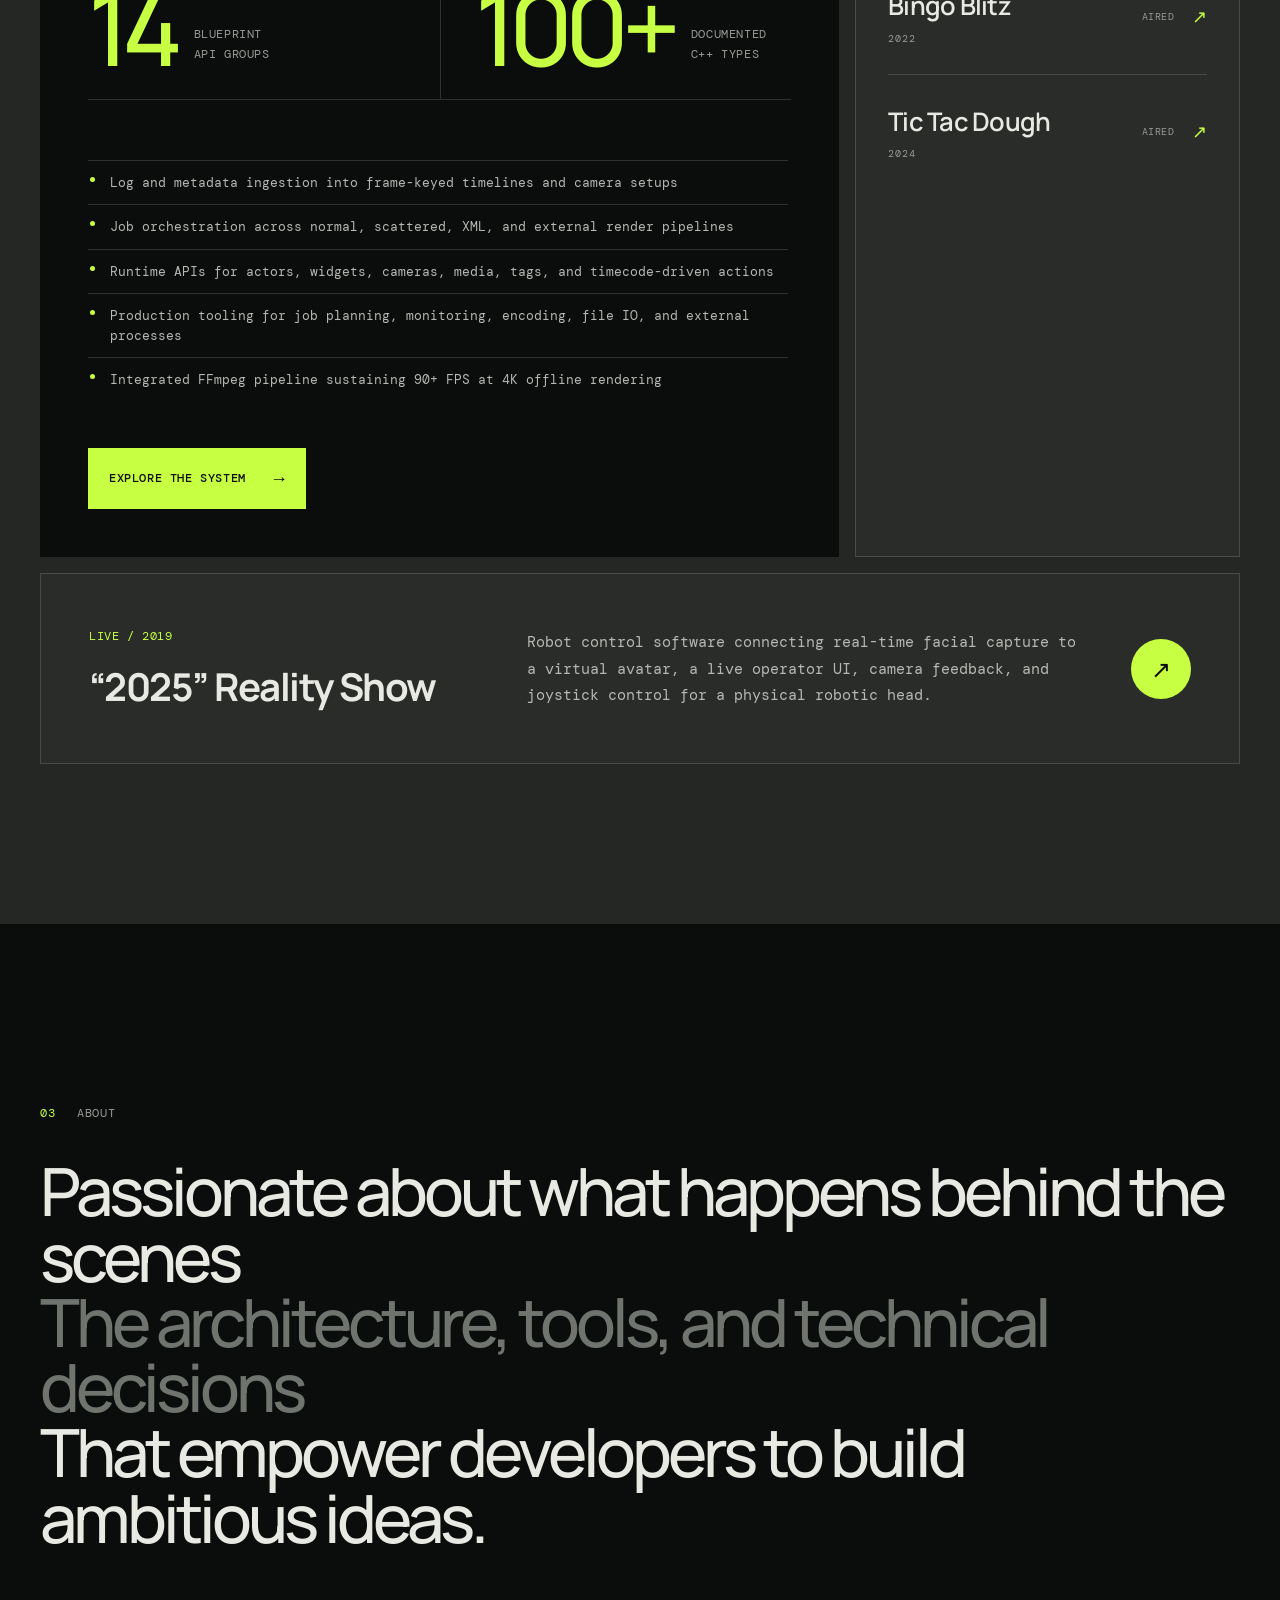
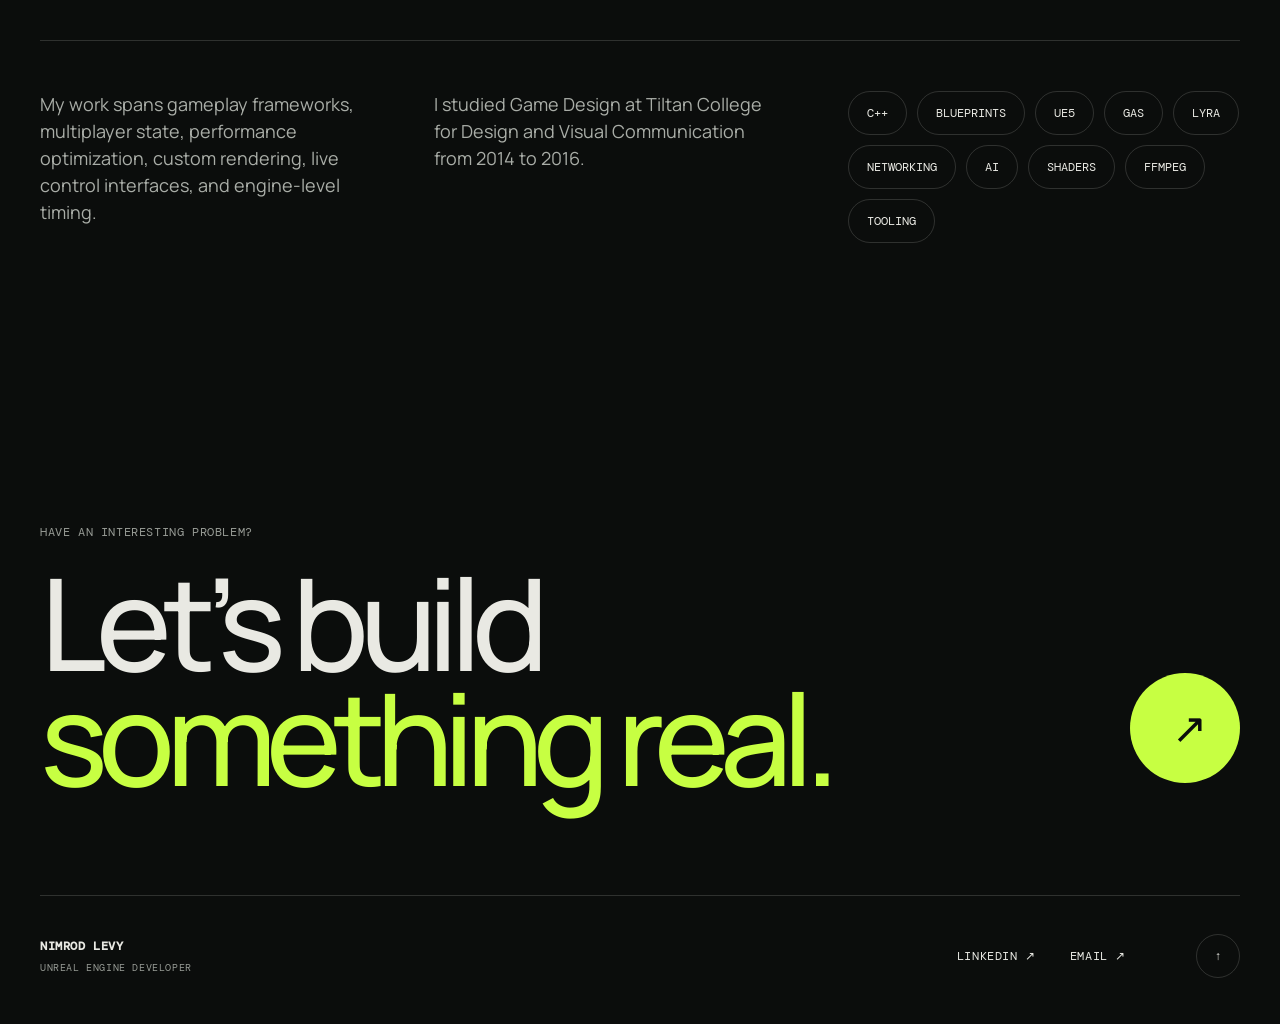
==== commit 4e4ccef3: "added stepper" ====
--- a/index.html
+++ b/index.html
@@ -9,7 +9,7 @@
     />
     <meta name="theme-color" content="#0b0d0c" />
     <title>Nimrod Levy | Unreal Engine Developer</title>
-    <link rel="stylesheet" href="styles.css?v=20260614-3" />
+    <link rel="stylesheet" href="styles.css?v=20260614-4" />
     <script src="script.js" defer></script>
   </head>
   <body>
@@ -108,7 +108,7 @@
               aria-label="View Dwarven Realms on Steam"
             ></a>
             <div class="project-topline">
-              <span class="project-number">01 / 03</span>
+              <span class="project-number">01 / 04</span>
               <span class="project-company">Crater Studios</span>
             </div>
             <div class="project-body">
@@ -138,7 +138,7 @@
               aria-label="View Gravebound on Steam"
             ></a>
             <div class="project-topline">
-              <span class="project-number">02 / 03</span>
+              <span class="project-number">02 / 04</span>
               <span class="project-company">Crater Studios</span>
             </div>
             <div class="project-body">
@@ -168,7 +168,7 @@
               aria-label="Visit the Divided Moon website"
             ></a>
             <div class="project-topline">
-              <span class="project-number">03 / 03</span>
+              <span class="project-number">03 / 04</span>
               <span class="project-company">Yashinski Studio</span>
             </div>
             <div class="project-body">
@@ -187,6 +187,35 @@
             </div>
             <span class="project-arrow" aria-hidden="true">↗</span>
           </article>
+
+          <article class="project-card" aria-label="Of Bird and Cage">
+            <a
+              class="project-link"
+              href="https://store.steampowered.com/app/523770/Of_Bird_and_Cage/"
+              target="_blank"
+              rel="noreferrer"
+              aria-label="View Of Bird and Cage on Steam"
+            ></a>
+            <div class="project-topline">
+              <span class="project-number">04 / 04</span>
+              <span class="project-company">Capricia Productions</span>
+            </div>
+            <div class="project-body">
+              <div class="project-copy">
+                <div class="project-tags">
+                  <p class="project-type">Story-driven music game</p>
+                  <span class="project-state">Shipped · 2021</span>
+                </div>
+                <h3>Of Bird<br />and Cage</h3>
+              </div>
+              <ul>
+                <li>Contributed during early development in 2017</li>
+                <li>First-person, choice-driven narrative</li>
+                <li>Gameplay synchronized to a symphonic metal album</li>
+              </ul>
+            </div>
+            <span class="project-arrow" aria-hidden="true">↗</span>
+          </article>
             </div>
           </div>
 
@@ -223,10 +252,16 @@
                 aria-label="Show Divided Moon"
                 aria-pressed="false"
               ></button>
+              <button
+                class="carousel-dot"
+                type="button"
+                aria-label="Show Of Bird and Cage"
+                aria-pressed="false"
+              ></button>
             </div>
 
             <p class="carousel-status" aria-live="polite">
-              <span>01</span> / 03
+              <span>01</span> / 04
             </p>
           </div>
         </div>
@@ -284,6 +319,10 @@
                 rendering
               </li>
             </ul>
+            <a class="experience-cta" href="stepper.html">
+              Explore the system
+              <span aria-hidden="true">→</span>
+            </a>
           </article>
 
           <aside class="shows-panel reveal">
--- a/styles.css
+++ b/styles.css
@@ -735,6 +735,44 @@
   color: #b5b8b3;
 }
 
+.experience-cta {
+  display: inline-flex;
+  align-items: center;
+  gap: 28px;
+  margin-top: 46px;
+  padding: 16px 20px;
+  color: var(--ink);
+  background: var(--acid);
+  border: 1px solid var(--acid);
+  font-family: var(--mono);
+  font-size: 12px;
+  font-weight: 500;
+  letter-spacing: 0.05em;
+  text-transform: uppercase;
+  transition:
+    color 180ms ease,
+    background 180ms ease,
+    transform 180ms ease;
+}
+
+.experience-cta span {
+  font-size: 18px;
+  transition: transform 180ms ease;
+}
+
+.experience-cta:hover,
+.experience-cta:focus-visible {
+  color: var(--acid);
+  background: transparent;
+  outline: none;
+  transform: translateY(-2px);
+}
+
+.experience-cta:hover span,
+.experience-cta:focus-visible span {
+  transform: translateX(5px);
+}
+
 .shows-panel {
   padding: 40px 32px;
   background: #292c29;
